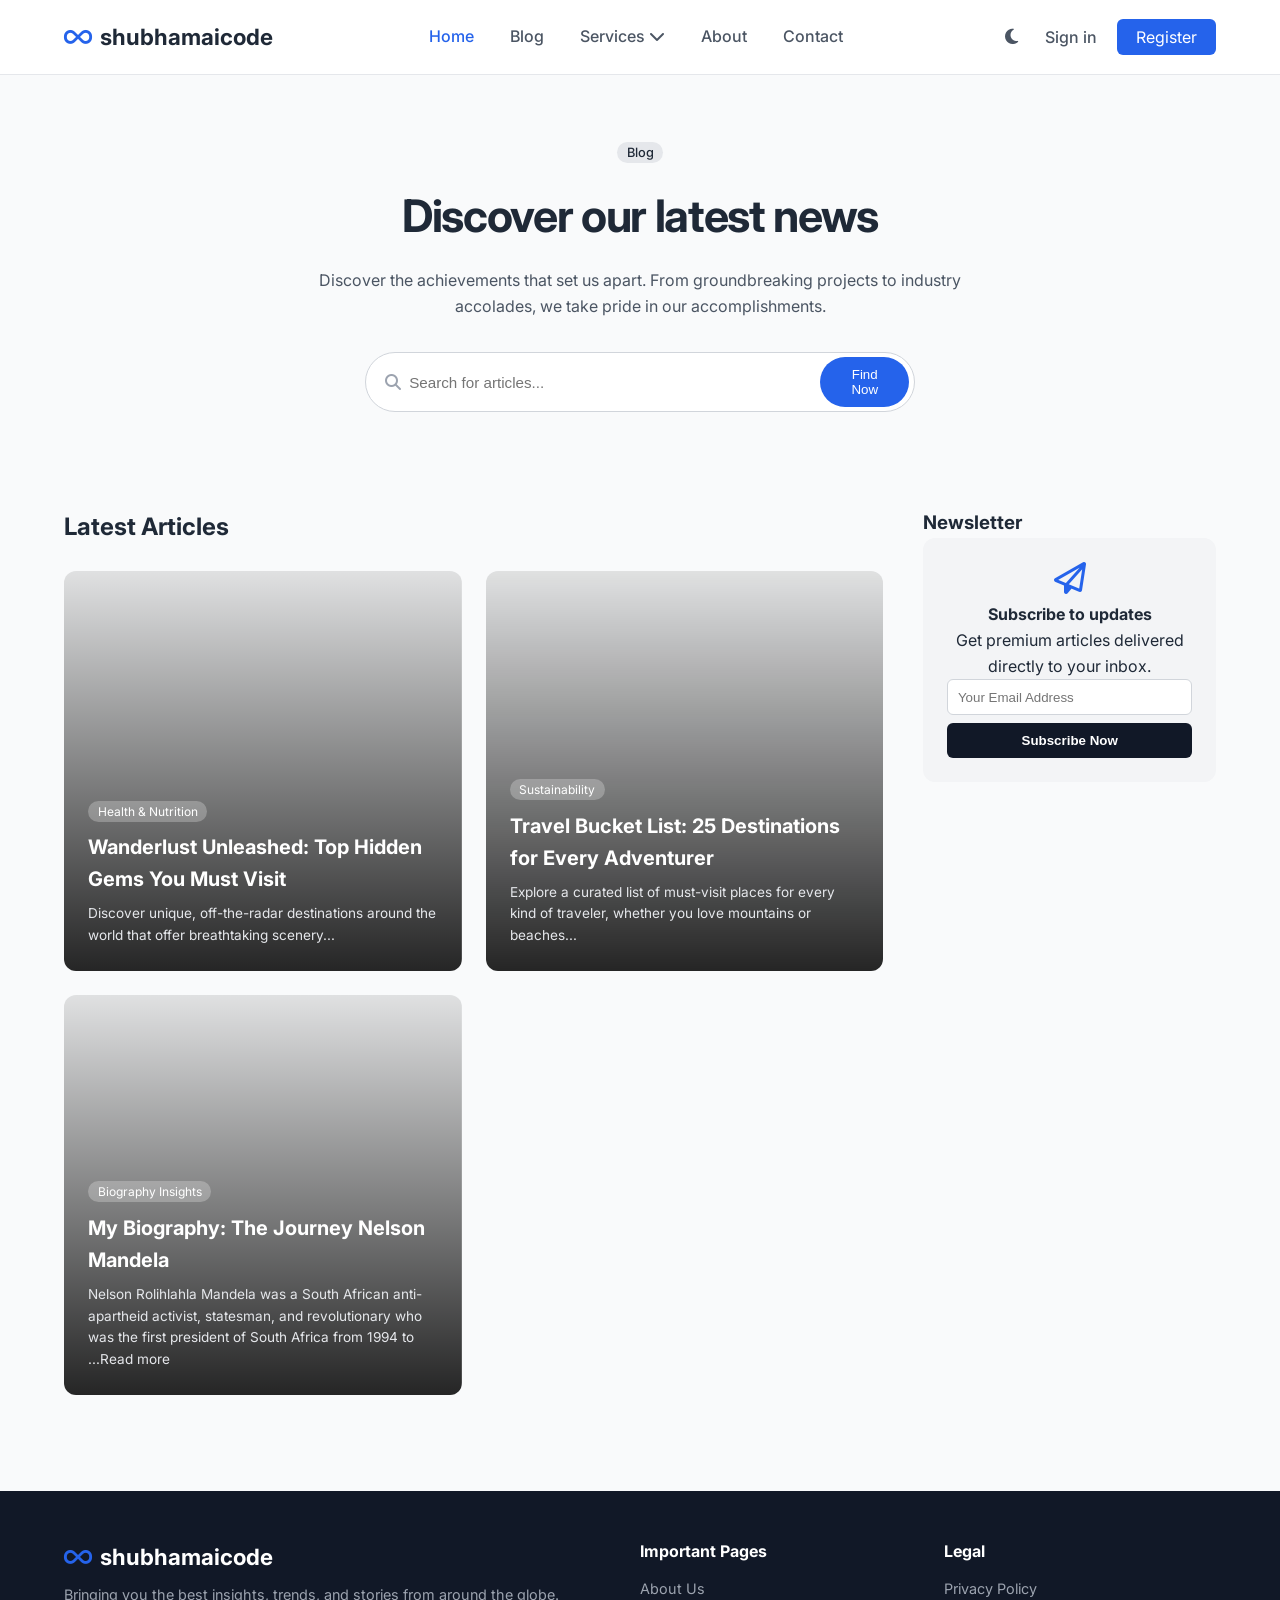
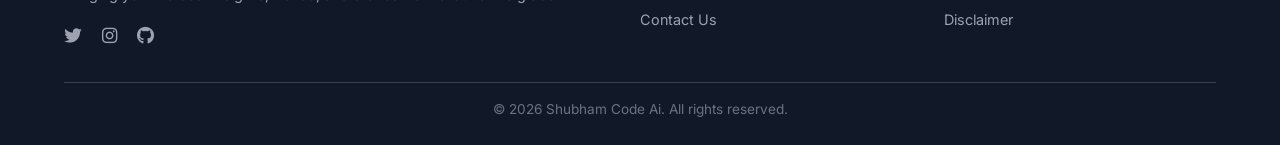
==== index.html @ 2d2994f4 "Add files via upload" ====
<!DOCTYPE html>
<html lang="en">

<head>
    <meta charset="UTF-8">
    <meta name="viewport" content="width=device-width, initial-scale=1.0">
    <title>shubhamaicode Blog | Discover Latest blogs</title>
    <link href="https://fonts.googleapis.com/css2?family=Inter:wght@300;400;500;600;700&display=swap" rel="stylesheet">
    <link rel="stylesheet" href="https://cdnjs.cloudflare.com/ajax/libs/font-awesome/6.4.0/css/all.min.css">
    <link rel="stylesheet" href="style.css">
</head>

<body>

    <header class="navbar">
        <div class="logo">
            <i class="fa-solid fa-infinity"></i><span>shubhamaicode</span>
        </div>
        <nav class="nav-links">
            <a href="index.html" class="active">Home</a>
            <a href="#">Blog</a>
            <a href="#">Services <i class="fa-solid fa-chevron-down"></i></a>
            <a href="#">About</a>
            <a href="#">Contact</a>
        </nav>
        <div class="nav-auth">
            <button id="theme-toggle" class="btn-theme">
                <i class="fa-solid fa-moon" id="theme-icon"></i>
            </button>
            <a href="#" class="btn-signin">Sign in</a>
            <a href="#" class="btn-register">Register</a>
        </div>
    </header>

    <section class="hero">
        <span class="badge">Blog</span>
        <h1>Discover our latest news</h1>
        <p>Discover the achievements that set us apart. From groundbreaking projects to industry accolades, we take
            pride in our accomplishments.</p>
        <div class="search-container">
            <i class="fa-solid fa-magnifying-glass search-icon"></i>
            <input type="text" id="search-input" placeholder="Search for articles...">
            <button class="btn-search">Find Now</button>
        </div>
    </section>

    <main class="main-container">

        <section class="blog-section">
            <h2 class="section-title">Latest Articles</h2>
            <div class="blog-grid">

                <a href="blogs/hidden-gems.html" class="card-link">
                    <article class="blog-card"
                        style="background-image: linear-gradient(to top, rgba(0,0,0,0.85), rgba(0,0,0,0.1)), url('https://images.unsplash.com/photo-1507525428034-b723cf961d3e?auto=format&fit=crop&w=600&q=80');">
                        <div class="card-content">
                            <span class="card-tag">Health & Nutrition</span>
                            <h3 class="post-title">Wanderlust Unleashed: Top Hidden Gems You Must Visit</h3>
                            <p>Discover unique, off-the-radar destinations around the world that offer breathtaking
                                scenery...</p>
                        </div>
                    </article>

                </a>
                <a href="blogs/travel-bucket-list.html" class="card-link">
                    <article class="blog-card"
                        style="background-image: linear-gradient(to top, rgba(0,0,0,0.85), rgba(0,0,0,0.1)), url('https://images.unsplash.com/photo-1464822759023-fed622ff2c3b?auto=format&fit=crop&w=600&q=80');">
                        <div class="card-content">
                            <span class="card-tag">Sustainability</span>
                            <h3 class="post-title">Travel Bucket List: 25 Destinations for Every Adventurer</h3>
                            <p>Explore a curated list of must-visit places for every kind of traveler, whether you love
                                mountains or beaches...</p>
                        </div>
                    </article>
                </a>

<a href="blogs/biography.html" class="card-link">
    <article class="blog-card" style="background-image: linear-gradient(to top, rgba(0,0,0,0.85), rgba(0,0,0,0.1)), url('https://upload.wikimedia.org/wikipedia/commons/1/11/Young_Mandela.jpg');">
        <div class="card-content">
            <span class="card-tag">Biography Insights</span>
            <h3 class="post-title">My Biography: The Journey Nelson Mandela</h3>
            <p>Nelson Rolihlahla Mandela was a South African anti-apartheid activist, statesman, and revolutionary who was the first president of South Africa from 1994 to ...Read more
</p>
        </div>
    </article>
</a>




            </div>
        </section>

        <aside class="sidebar">
            <div class="sidebar-widget newsletter-widget">
                <h3 class="widget-title">Newsletter</h3>
                <div class="newsletter-box">
                    <i class="fa-regular fa-paper-plane newsletter-icon"></i>
                    <h4>Subscribe to updates</h4>
                    <p>Get premium articles delivered directly to your inbox.</p>
                    <form id="subscribe-form" onsubmit="return false;">
                        <input type="email" id="subscriber-email" placeholder="Your Email Address" required>
                        <button type="submit" class="btn-subscribe">Subscribe Now</button>
                    </form>
                </div>
            </div>
        </aside>

    </main>

    <footer class="footer">
        <div class="footer-container">
            <div class="footer-brand">
                <div class="logo"><i class="fa-solid fa-infinity"></i><span>shubhamaicode</span></div>
                <p>Bringing you the best insights, trends, and stories from around the globe.</p>
                <div class="social-icons">
                    <a href="#"><i class="fa-brands fa-twitter"></i></a>
                    <a href="#"><i class="fa-brands fa-instagram"></i></a>
                    <a href="#"><i class="fa-brands fa-github"></i></a>
                </div>
            </div>
            <div class="footer-links">
                <h3>Important Pages</h3>
                <a href="#">About Us</a>
                <a href="#">Contact Us</a>
            </div>
            <div class="footer-links">
                <h3>Legal</h3>
                <a href="#">Privacy Policy</a>
                <a href="#">Disclaimer</a>
            </div>
        </div>
        <div class="footer-bottom">
            <p>&copy; 2026 Shubham Code Ai. All rights reserved.</p>
        </div>
    </footer>

    <script src="script.js"></script>
</body>

</html>
---- style.css ----
/* CSS VARIABLES FOR EASY THEMING */
:root {
    --primary-color: #2563eb;
    --primary-hover: #1d4ed8;
    --text-main: #1f2937;
    --text-muted: #4b5563;
    --bg-light: #f9fafb;
    --bg-card: #ffffff;
    --font-inter: 'Inter', sans-serif;
}

/* UNIVERSAL RESET */
* {
    margin: 0;
    padding: 0;
    box-sizing: border-box;
}

body {
    font-family: var(--font-inter);
    background-color: var(--bg-light);
    color: var(--text-main);
    line-height: 1.6;
    transition: background-color 0.3s, color 0.3s;
}

/* NAVBAR */
.navbar {
    display: flex;
    justify-content: space-between;
    align-items: center;
    padding: 1.2rem 5%;
    background-color: #ffffff;
    border-bottom: 1px solid #e5e7eb;
    position: sticky;
    top: 0;
    z-index: 100;
}

.logo {
    display: flex;
    align-items: center;
    gap: 0.5rem;
    font-size: 1.4rem;
    font-weight: 700;
}

.logo i { color: var(--primary-color); }

.nav-links a {
    text-decoration: none;
    color: var(--text-muted);
    margin: 0 1rem;
    font-weight: 500;
}

.nav-links a.active, .nav-links a:hover { color: var(--primary-color); }

.btn-theme {
    background: none;
    border: none;
    font-size: 1.1rem;
    color: var(--text-muted);
    cursor: pointer;
    margin-right: 1rem;
    padding: 0.4rem;
    border-radius: 50%;
}

.btn-signin { text-decoration: none; color: var(--text-muted); margin-right: 1rem; font-weight: 500;}

.btn-register {
    background-color: var(--primary-color);
    color: white;
    padding: 0.5rem 1.2rem;
    border-radius: 6px;
    text-decoration: none;
    transition: background 0.3s;
}
.btn-register:hover { background-color: var(--primary-hover); }

/* HERO SECTION */
.hero {
    text-align: center;
    padding: 4rem 1rem;
    max-width: 750px;
    margin: 0 auto;
}

.badge {
    background-color: #e5e7eb;
    padding: 0.2rem 0.6rem;
    border-radius: 20px;
    font-size: 0.8rem;
    font-weight: 500;
}

.hero h1 { font-size: 2.8rem; margin: 1rem 0; letter-spacing: -0.03em; }
.hero p { color: var(--text-muted); margin-bottom: 2rem; }

/* SEARCH BAR */
.search-container {
    display: flex;
    align-items: center;
    background: white;
    border: 1px solid #d1d5db;
    border-radius: 50px;
    padding: 0.3rem 0.3rem 0.3rem 1.2rem;
    max-width: 550px;
    margin: 0 auto;
}

.search-icon { color: #9ca3af; margin-right: 0.5rem; }
.search-container input { border: none; outline: none; width: 100%; font-size: 0.95rem; }

.btn-search {
    background-color: var(--primary-color);
    color: white;
    border: none;
    padding: 0.6rem 1.4rem;
    border-radius: 50px;
    cursor: pointer;
}

/* LAYOUT GRID */
.main-container {
    display: grid;
    grid-template-columns: 2.8fr 1fr;
    gap: 2.5rem;
    padding: 2rem 5%;
    max-width: 1300px;
    margin: 0 auto;
}

.section-title { margin-bottom: 1.5rem; font-size: 1.5rem; }

/* BLOG CARDS */
.blog-grid {
    display: grid;
    grid-template-columns: repeat(auto-fit, minmax(280px, 1fr));
    gap: 1.5rem;
}

.blog-card {
    background-size: cover;
    background-position: center;
    border-radius: 12px;
    min-height: 400px;
    display: flex;
    align-items: flex-end;
    padding: 1.5rem;
    color: white;
    transition: transform 0.3s;
    cursor: pointer;
}

.blog-card:hover { transform: translateY(-5px); }
.card-tag { background: rgba(255,255,255,0.25); backdrop-filter: blur(5px); padding: 0.2rem 0.6rem; border-radius: 20px; font-size: 0.75rem; }
.card-content h3 { margin: 0.5rem 0; font-size: 1.25rem; }
.card-content p { font-size: 0.85rem; color: #e5e7eb; }

/* SIDEBAR & NEWSLETTER */
.newsletter-box { background-color: #f3f4f6; padding: 1.5rem; border-radius: 12px; text-align: center; }
.newsletter-icon { font-size: 2rem; color: var(--primary-color); margin-bottom: 0.5rem; }
.newsletter-box input { width: 100%; padding: 0.6rem; border: 1px solid #d1d5db; border-radius: 6px; margin-bottom: 0.5rem; outline: none; }
.btn-subscribe { width: 100%; background-color: #111827; color: white; border: none; padding: 0.6rem; border-radius: 6px; cursor: pointer; font-weight: 600; }

/* FOOTER */
.footer { background-color: #111827; color: white; padding: 3rem 5% 1.5rem 5%; margin-top: 4rem; }
.footer-container { display: grid; grid-template-columns: 2fr 1fr 1fr; gap: 2rem; max-width: 1200px; margin: 0 auto; }
.footer-brand p { color: #9ca3af; font-size: 0.9rem; margin: 0.5rem 0 1rem 0; }
.social-icons a { color: #9ca3af; margin-right: 1rem; font-size: 1.1rem; }
.footer-links h3 { font-size: 1rem; margin-bottom: 0.8rem; }
.footer-links a { display: block; color: #9ca3af; text-decoration: none; margin-bottom: 0.5rem; font-size: 0.9rem; }
.footer-links a:hover { color: white; }
.footer-bottom { border-top: 1px solid #374151; margin-top: 2rem; padding-top: 1rem; text-align: center; color: #6b7280; font-size: 0.85rem; }

/* =======================================
   DARK THEME SYSTEM OVERRIDES 
   ======================================= */
body.dark {
    --bg-light: #0f172a;
    --text-main: #f8fafc;
    --text-muted: #94a3b8;
}
body.dark .navbar, body.dark .search-container, body.dark .newsletter-box { background-color: #1e293b; border-color: #334155; }
body.dark .logo { color: white; }
body.dark .search-container input, body.dark .newsletter-box input { background-color: #0f172a; color: white; border-color: #334155; }
body.dark .btn-subscribe { background-color: var(--primary-color); }

/* RESPONSIVE DESIGN */
@media (max-width: 768px) {
    .main-container { grid-template-columns: 1fr; }
    .footer-container { grid-template-columns: 1fr; }
    .navbar { flex-direction: column; gap: 1rem; }
}
.card-link { text-decoration: none; color: inherit; display: block; }

/* SINGLE BLOG PAGE STYLING */
.single-post-container {
    max-width: 800px;
    margin: 3rem auto;
    padding: 0 1.5rem;
}

.post-main-heading {
    font-size: 2.5rem;
    font-weight: 700;
    line-height: 1.25;
    margin: 1rem 0 1.5rem 0;
    letter-spacing: -0.02em;
}

.post-meta {
    display: flex;
    gap: 1.5rem;
    color: var(--text-muted);
    font-size: 0.9rem;
    margin-bottom: 2rem;
}

.post-meta i {
    margin-right: 0.3rem;
    color: var(--primary-color);
}

.post-main-img {
    width: 100%;
    max-height: 450px;
    object-fit: cover;
    border-radius: 12px;
    margin-bottom: 2.5rem;
}

.post-body-text {
    font-size: 1.15rem;
    line-height: 1.8;
    color: var(--text-main);
}

.post-body-text p {
    margin-bottom: 1.5rem;
}

.post-body-text h2 {
    font-size: 1.75rem;
    margin: 2.5rem 0 1rem 0;
    font-weight: 700;
}

.post-body-text blockquote {
    border-left: 4px solid var(--primary-color);
    padding-left: 1.5rem;
    font-style: italic;
    color: var(--text-muted);
    margin: 2rem 0;
    font-size: 1.25rem;
}
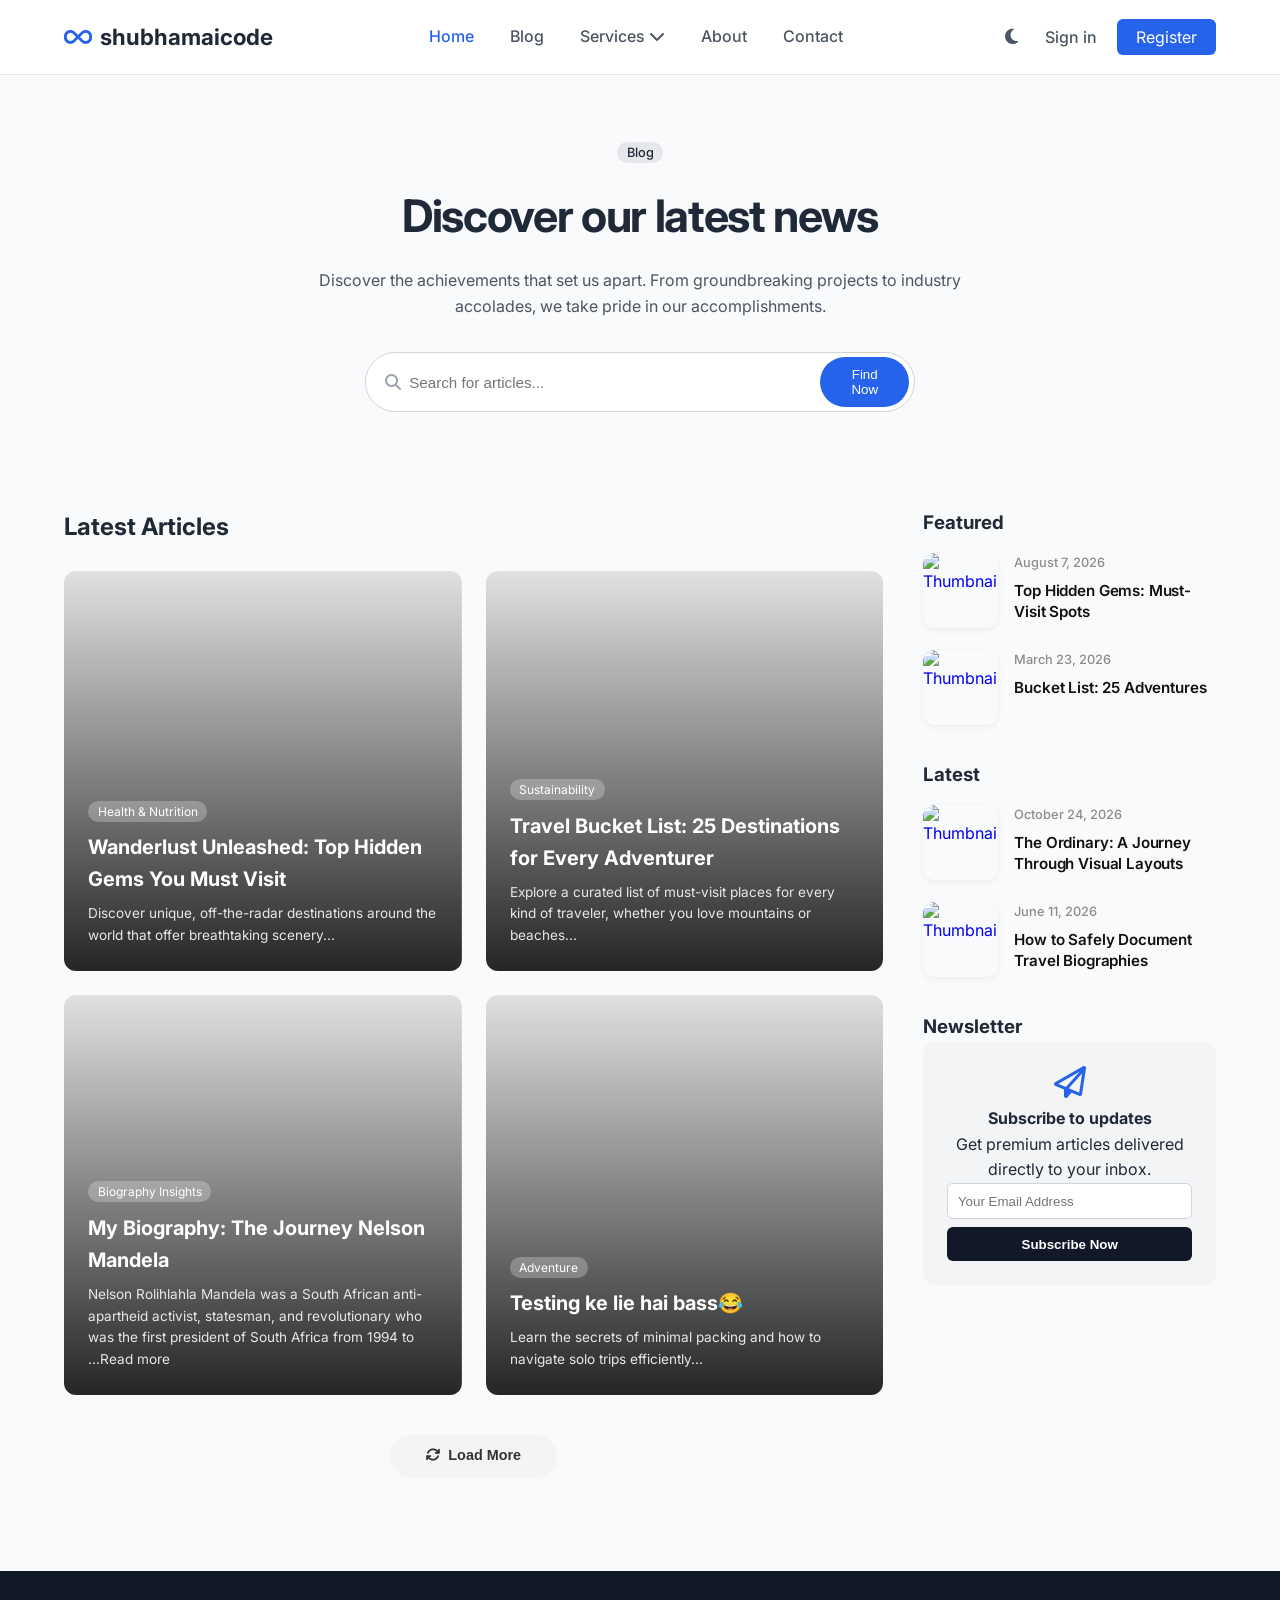
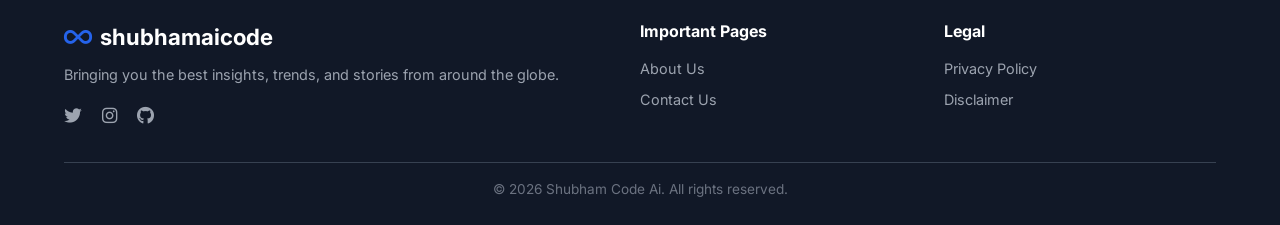
==== commit 6df96a4c: "Added clickable sidebar and load more feature" ====
--- a/index.html
+++ b/index.html
@@ -1,141 +1,224 @@
-<!DOCTYPE html>
-<html lang="en">
-
-<head>
-    <meta charset="UTF-8">
-    <meta name="viewport" content="width=device-width, initial-scale=1.0">
-    <title>shubhamaicode Blog | Discover Latest blogs</title>
-    <link href="https://fonts.googleapis.com/css2?family=Inter:wght@300;400;500;600;700&display=swap" rel="stylesheet">
-    <link rel="stylesheet" href="https://cdnjs.cloudflare.com/ajax/libs/font-awesome/6.4.0/css/all.min.css">
-    <link rel="stylesheet" href="style.css">
-</head>
-
-<body>
-
-    <header class="navbar">
-        <div class="logo">
-            <i class="fa-solid fa-infinity"></i><span>shubhamaicode</span>
-        </div>
-        <nav class="nav-links">
-            <a href="index.html" class="active">Home</a>
-            <a href="#">Blog</a>
-            <a href="#">Services <i class="fa-solid fa-chevron-down"></i></a>
-            <a href="#">About</a>
-            <a href="#">Contact</a>
-        </nav>
-        <div class="nav-auth">
-            <button id="theme-toggle" class="btn-theme">
-                <i class="fa-solid fa-moon" id="theme-icon"></i>
-            </button>
-            <a href="#" class="btn-signin">Sign in</a>
-            <a href="#" class="btn-register">Register</a>
-        </div>
-    </header>
-
-    <section class="hero">
-        <span class="badge">Blog</span>
-        <h1>Discover our latest news</h1>
-        <p>Discover the achievements that set us apart. From groundbreaking projects to industry accolades, we take
-            pride in our accomplishments.</p>
-        <div class="search-container">
-            <i class="fa-solid fa-magnifying-glass search-icon"></i>
-            <input type="text" id="search-input" placeholder="Search for articles...">
-            <button class="btn-search">Find Now</button>
-        </div>
-    </section>
-
-    <main class="main-container">
-
-        <section class="blog-section">
-            <h2 class="section-title">Latest Articles</h2>
-            <div class="blog-grid">
-
-                <a href="blogs/hidden-gems.html" class="card-link">
-                    <article class="blog-card"
-                        style="background-image: linear-gradient(to top, rgba(0,0,0,0.85), rgba(0,0,0,0.1)), url('https://images.unsplash.com/photo-1507525428034-b723cf961d3e?auto=format&fit=crop&w=600&q=80');">
-                        <div class="card-content">
-                            <span class="card-tag">Health & Nutrition</span>
-                            <h3 class="post-title">Wanderlust Unleashed: Top Hidden Gems You Must Visit</h3>
-                            <p>Discover unique, off-the-radar destinations around the world that offer breathtaking
-                                scenery...</p>
-                        </div>
-                    </article>
-
-                </a>
-                <a href="blogs/travel-bucket-list.html" class="card-link">
-                    <article class="blog-card"
-                        style="background-image: linear-gradient(to top, rgba(0,0,0,0.85), rgba(0,0,0,0.1)), url('https://images.unsplash.com/photo-1464822759023-fed622ff2c3b?auto=format&fit=crop&w=600&q=80');">
-                        <div class="card-content">
-                            <span class="card-tag">Sustainability</span>
-                            <h3 class="post-title">Travel Bucket List: 25 Destinations for Every Adventurer</h3>
-                            <p>Explore a curated list of must-visit places for every kind of traveler, whether you love
-                                mountains or beaches...</p>
-                        </div>
-                    </article>
-                </a>
-
-<a href="blogs/biography.html" class="card-link">
-    <article class="blog-card" style="background-image: linear-gradient(to top, rgba(0,0,0,0.85), rgba(0,0,0,0.1)), url('https://upload.wikimedia.org/wikipedia/commons/1/11/Young_Mandela.jpg');">
-        <div class="card-content">
-            <span class="card-tag">Biography Insights</span>
-            <h3 class="post-title">My Biography: The Journey Nelson Mandela</h3>
-            <p>Nelson Rolihlahla Mandela was a South African anti-apartheid activist, statesman, and revolutionary who was the first president of South Africa from 1994 to ...Read more
-</p>
-        </div>
-    </article>
-</a>
-
-
-
-
-            </div>
-        </section>
-
-        <aside class="sidebar">
-            <div class="sidebar-widget newsletter-widget">
-                <h3 class="widget-title">Newsletter</h3>
-                <div class="newsletter-box">
-                    <i class="fa-regular fa-paper-plane newsletter-icon"></i>
-                    <h4>Subscribe to updates</h4>
-                    <p>Get premium articles delivered directly to your inbox.</p>
-                    <form id="subscribe-form" onsubmit="return false;">
-                        <input type="email" id="subscriber-email" placeholder="Your Email Address" required>
-                        <button type="submit" class="btn-subscribe">Subscribe Now</button>
-                    </form>
-                </div>
-            </div>
-        </aside>
-
-    </main>
-
-    <footer class="footer">
-        <div class="footer-container">
-            <div class="footer-brand">
-                <div class="logo"><i class="fa-solid fa-infinity"></i><span>shubhamaicode</span></div>
-                <p>Bringing you the best insights, trends, and stories from around the globe.</p>
-                <div class="social-icons">
-                    <a href="#"><i class="fa-brands fa-twitter"></i></a>
-                    <a href="#"><i class="fa-brands fa-instagram"></i></a>
-                    <a href="#"><i class="fa-brands fa-github"></i></a>
-                </div>
-            </div>
-            <div class="footer-links">
-                <h3>Important Pages</h3>
-                <a href="#">About Us</a>
-                <a href="#">Contact Us</a>
-            </div>
-            <div class="footer-links">
-                <h3>Legal</h3>
-                <a href="#">Privacy Policy</a>
-                <a href="#">Disclaimer</a>
-            </div>
-        </div>
-        <div class="footer-bottom">
-            <p>&copy; 2026 Shubham Code Ai. All rights reserved.</p>
-        </div>
-    </footer>
-
-    <script src="script.js"></script>
-</body>
-
+<!DOCTYPE html>
+<html lang="en">
+
+<head>
+    <meta charset="UTF-8">
+    <meta name="viewport" content="width=device-width, initial-scale=1.0">
+    <title>shubhamaicode Blog | Discover Latest blogs</title>
+    <link href="https://fonts.googleapis.com/css2?family=Inter:wght@300;400;500;600;700&display=swap" rel="stylesheet">
+    <link rel="stylesheet" href="https://cdnjs.cloudflare.com/ajax/libs/font-awesome/6.4.0/css/all.min.css">
+    <link rel="stylesheet" href="style.css">
+</head>
+
+<body>
+
+    <header class="navbar">
+        <div class="logo">
+            <i class="fa-solid fa-infinity"></i><span>shubhamaicode</span>
+        </div>
+        <nav class="nav-links">
+            <a href="index.html" class="active">Home</a>
+            <a href="#">Blog</a>
+            <a href="#">Services <i class="fa-solid fa-chevron-down"></i></a>
+            <a href="about.html">About</a>
+            <a href="contact.html">Contact</a>
+        </nav>
+        <div class="nav-auth">
+            <button id="theme-toggle" class="btn-theme">
+                <i class="fa-solid fa-moon" id="theme-icon"></i>
+            </button>
+            <a href="#" class="btn-signin">Sign in</a>
+            <a href="#" class="btn-register">Register</a>
+        </div>
+    </header>
+
+    <section class="hero">
+        <span class="badge">Blog</span>
+        <h1>Discover our latest news</h1>
+        <p>Discover the achievements that set us apart. From groundbreaking projects to industry accolades, we take
+            pride in our accomplishments.</p>
+        <div class="search-container">
+            <i class="fa-solid fa-magnifying-glass search-icon"></i>
+            <input type="text" id="search-input" placeholder="Search for articles...">
+            <button class="btn-search">Find Now</button>
+        </div>
+    </section>
+
+    <main class="main-container">
+
+        <section class="blog-section">
+            <h2 class="section-title">Latest Articles</h2>
+            <div class="blog-grid" id="blog-grid">
+
+                <a href="blogs/hidden-gems.html" class="card-link">
+                    <article class="blog-card"
+                        style="background-image: linear-gradient(to top, rgba(0,0,0,0.85), rgba(0,0,0,0.1)), url('https://images.unsplash.com/photo-1507525428034-b723cf961d3e?auto=format&fit=crop&w=600&q=80');">
+                        <div class="card-content">
+                            <span class="card-tag">Health & Nutrition</span>
+                            <h3 class="post-title">Wanderlust Unleashed: Top Hidden Gems You Must Visit</h3>
+                            <p>Discover unique, off-the-radar destinations around the world that offer breathtaking
+                                scenery...</p>
+                        </div>
+                    </article>
+                </a>
+
+                <a href="blogs/travel-bucket-list.html" class="card-link">
+                    <article class="blog-card"
+                        style="background-image: linear-gradient(to top, rgba(0,0,0,0.85), rgba(0,0,0,0.1)), url('https://images.unsplash.com/photo-1464822759023-fed622ff2c3b?auto=format&fit=crop&w=600&q=80');">
+                        <div class="card-content">
+                            <span class="card-tag">Sustainability</span>
+                            <h3 class="post-title">Travel Bucket List: 25 Destinations for Every Adventurer</h3>
+                            <p>Explore a curated list of must-visit places for every kind of traveler, whether you love
+                                mountains or beaches...</p>
+                        </div>
+                    </article>
+                </a>
+
+                <a href="blogs/biography.html" class="card-link">
+                    <article class="blog-card"
+                        style="background-image: linear-gradient(to top, rgba(0,0,0,0.85), rgba(0,0,0,0.1)), url('https://upload.wikimedia.org/wikipedia/commons/1/11/Young_Mandela.jpg');">
+                        <div class="card-content">
+                            <span class="card-tag">Biography Insights</span>
+                            <h3 class="post-title">My Biography: The Journey Nelson Mandela</h3>
+                            <p>Nelson Rolihlahla Mandela was a South African anti-apartheid activist, statesman, and
+                                revolutionary who was the first president of South Africa from 1994 to ...Read more</p>
+                        </div>
+                    </article>
+                </a>
+
+
+<!-- ye maine naya add kiya hai  -->
+                    <a href="blogs/hidden-gems.html" class="card-link" style="animation: fadeIn 0.6s ease forwards;">
+                        <article class="blog-card"
+                            style="background-image: linear-gradient(to top, rgba(0,0,0,0.85), rgba(0,0,0,0.1)), url('https://images.unsplash.com/photo-1464822759023-fed622ff2c3b?auto=format&fit=crop&w=600&q=80');">
+                            <div class="card-content">
+                                <span class="card-tag">Adventure</span>
+                                <h3 class="post-title">Testing ke lie hai bass😂</h3>
+                                <p>Learn the secrets of minimal packing and how to navigate solo trips efficiently...
+                                </p>
+                            </div>
+                        </article>
+                    </a>
+<!-- agar tumhe ye chahie ki content par click karke poora page khul padhne ke lie to tumhe blogs me naya html file banake usme content likhna hai aur html code notepad par HAI aur load more me bhejna hai to javascript script.js me link daalna padega-->
+
+
+            </div>
+
+            <div class="load-more-container">
+                <button id="load-more-btn" class="btn-load-more">
+                    <i class="fa-solid fa-sync fa-spin-hover"></i> Load More
+                </button>
+            </div>
+        </section>
+<!-- YE SIDEBAR KA CONTENT HAI MAIN CONTENT MAT DAALNA ISME -->
+        <aside class="sidebar">
+
+            <div class="sidebar-widget">
+                <h3 class="widget-title">Featured</h3>
+                <div class="mini-post-list">
+
+                    <a href="blogs/hidden-gems.html" class="mini-post-link">
+                        <div class="mini-post">
+                            <img src="https://images.unsplash.com/photo-1507525428034-b723cf961d3e?auto=format&fit=crop&w=150&q=80"
+                                alt="Thumbnail">
+                            <div class="mini-post-info">
+                                <span class="mini-date">August 7, 2026</span>
+                                <h4 class="mini-title">Top Hidden Gems: Must-Visit Spots</h4>
+                            </div>
+                        </div>
+                    </a>
+
+                    <a href="blogs/travel-bucket-list.html" class="mini-post-link">
+                        <div class="mini-post">
+                            <img src="https://images.unsplash.com/photo-1464822759023-fed622ff2c3b?auto=format&fit=crop&w=150&q=80"
+                                alt="Thumbnail">
+                            <div class="mini-post-info">
+                                <span class="mini-date">March 23, 2026</span>
+                                <h4 class="mini-title">Bucket List: 25 Adventures</h4>
+                            </div>
+                        </div>
+                    </a>
+                    
+
+
+
+
+                </div>
+            </div>
+
+            <div class="sidebar-widget">
+                <h3 class="widget-title">Latest</h3>
+                <div class="mini-post-list">
+
+                    <a href="blogs/travel-bucket-list.html" class="mini-post-link">
+                        <div class="mini-post">
+                            <img src="https://images.unsplash.com/photo-1464822759023-fed622ff2c3b?auto=format&fit=crop&w=150&q=80"
+                                alt="Thumbnail">
+                            <div class="mini-post-info">
+                                <span class="mini-date">October 24, 2026</span>
+                                <h4 class="mini-title">The Ordinary: A Journey Through Visual Layouts</h4>
+                            </div>
+                        </div>
+                    </a>
+
+                    <a href="blogs/biography.html" class="mini-post-link">
+                        <div class="mini-post">
+                            <img src="https://upload.wikimedia.org/wikipedia/commons/1/11/Young_Mandela.jpg"
+                                alt="Thumbnail">
+                            <div class="mini-post-info">
+                                <span class="mini-date">June 11, 2026</span>
+                                <h4 class="mini-title">How to Safely Document Travel Biographies</h4>
+                            </div>
+                        </div>
+                    </a>
+
+                </div>
+            </div>
+
+            <div class="sidebar-widget newsletter-widget">
+                <h3 class="widget-title">Newsletter</h3>
+                <div class="newsletter-box">
+                    <i class="fa-regular fa-paper-plane newsletter-icon"></i>
+                    <h4>Subscribe to updates</h4>
+                    <p>Get premium articles delivered directly to your inbox.</p>
+                    <form id="subscribe-form" onsubmit="return false;">
+                        <input type="email" id="subscriber-email" placeholder="Your Email Address" required>
+                        <button type="submit" class="btn-subscribe">Subscribe Now</button>
+                    </form>
+                </div>
+            </div>
+        </aside>
+
+    </main>
+
+    <footer class="footer">
+        <div class="footer-container">
+            <div class="footer-brand">
+                <div class="logo"><i class="fa-solid fa-infinity"></i><span>shubhamaicode</span></div>
+                <p>Bringing you the best insights, trends, and stories from around the globe.</p>
+                <div class="social-icons">
+                    <a href="#"><i class="fa-brands fa-twitter"></i></a>
+                    <a href="#"><i class="fa-brands fa-instagram"></i></a>
+                    <a href="#"><i class="fa-brands fa-github"></i></a>
+                </div>
+            </div>
+            <div class="footer-links">
+                <h3>Important Pages</h3>
+                <a href="about.html">About Us</a>
+                <a href="contact.html">Contact Us</a>
+            </div>
+            <div class="footer-links">
+                <h3>Legal</h3>
+                <a href="privacy.html">Privacy Policy</a>
+                <a href="disclaimer.html">Disclaimer</a>
+            </div>
+        </div>
+        <div class="footer-bottom">
+            <p>&copy; 2026 Shubham Code Ai. All rights reserved.</p>
+        </div>
+    </footer>
+
+    <script src="script.js"></script>
+</body>
+
 </html>
--- a/style.css
+++ b/style.css
@@ -1,258 +1,459 @@
-/* CSS VARIABLES FOR EASY THEMING */
-:root {
-    --primary-color: #2563eb;
-    --primary-hover: #1d4ed8;
-    --text-main: #1f2937;
-    --text-muted: #4b5563;
-    --bg-light: #f9fafb;
-    --bg-card: #ffffff;
-    --font-inter: 'Inter', sans-serif;
-}
-
-/* UNIVERSAL RESET */
-* {
-    margin: 0;
-    padding: 0;
-    box-sizing: border-box;
-}
-
-body {
-    font-family: var(--font-inter);
-    background-color: var(--bg-light);
-    color: var(--text-main);
-    line-height: 1.6;
-    transition: background-color 0.3s, color 0.3s;
-}
-
-/* NAVBAR */
-.navbar {
-    display: flex;
-    justify-content: space-between;
-    align-items: center;
-    padding: 1.2rem 5%;
-    background-color: #ffffff;
-    border-bottom: 1px solid #e5e7eb;
-    position: sticky;
-    top: 0;
-    z-index: 100;
-}
-
-.logo {
-    display: flex;
-    align-items: center;
-    gap: 0.5rem;
-    font-size: 1.4rem;
-    font-weight: 700;
-}
-
-.logo i { color: var(--primary-color); }
-
-.nav-links a {
-    text-decoration: none;
-    color: var(--text-muted);
-    margin: 0 1rem;
-    font-weight: 500;
-}
-
-.nav-links a.active, .nav-links a:hover { color: var(--primary-color); }
-
-.btn-theme {
-    background: none;
-    border: none;
-    font-size: 1.1rem;
-    color: var(--text-muted);
-    cursor: pointer;
-    margin-right: 1rem;
-    padding: 0.4rem;
-    border-radius: 50%;
-}
-
-.btn-signin { text-decoration: none; color: var(--text-muted); margin-right: 1rem; font-weight: 500;}
-
-.btn-register {
-    background-color: var(--primary-color);
-    color: white;
-    padding: 0.5rem 1.2rem;
-    border-radius: 6px;
-    text-decoration: none;
-    transition: background 0.3s;
-}
-.btn-register:hover { background-color: var(--primary-hover); }
-
-/* HERO SECTION */
-.hero {
-    text-align: center;
-    padding: 4rem 1rem;
-    max-width: 750px;
-    margin: 0 auto;
-}
-
-.badge {
-    background-color: #e5e7eb;
-    padding: 0.2rem 0.6rem;
-    border-radius: 20px;
-    font-size: 0.8rem;
-    font-weight: 500;
-}
-
-.hero h1 { font-size: 2.8rem; margin: 1rem 0; letter-spacing: -0.03em; }
-.hero p { color: var(--text-muted); margin-bottom: 2rem; }
-
-/* SEARCH BAR */
-.search-container {
-    display: flex;
-    align-items: center;
-    background: white;
-    border: 1px solid #d1d5db;
-    border-radius: 50px;
-    padding: 0.3rem 0.3rem 0.3rem 1.2rem;
-    max-width: 550px;
-    margin: 0 auto;
-}
-
-.search-icon { color: #9ca3af; margin-right: 0.5rem; }
-.search-container input { border: none; outline: none; width: 100%; font-size: 0.95rem; }
-
-.btn-search {
-    background-color: var(--primary-color);
-    color: white;
-    border: none;
-    padding: 0.6rem 1.4rem;
-    border-radius: 50px;
-    cursor: pointer;
-}
-
-/* LAYOUT GRID */
-.main-container {
-    display: grid;
-    grid-template-columns: 2.8fr 1fr;
-    gap: 2.5rem;
-    padding: 2rem 5%;
-    max-width: 1300px;
-    margin: 0 auto;
-}
-
-.section-title { margin-bottom: 1.5rem; font-size: 1.5rem; }
-
-/* BLOG CARDS */
-.blog-grid {
-    display: grid;
-    grid-template-columns: repeat(auto-fit, minmax(280px, 1fr));
-    gap: 1.5rem;
-}
-
-.blog-card {
-    background-size: cover;
-    background-position: center;
-    border-radius: 12px;
-    min-height: 400px;
-    display: flex;
-    align-items: flex-end;
-    padding: 1.5rem;
-    color: white;
-    transition: transform 0.3s;
-    cursor: pointer;
-}
-
-.blog-card:hover { transform: translateY(-5px); }
-.card-tag { background: rgba(255,255,255,0.25); backdrop-filter: blur(5px); padding: 0.2rem 0.6rem; border-radius: 20px; font-size: 0.75rem; }
-.card-content h3 { margin: 0.5rem 0; font-size: 1.25rem; }
-.card-content p { font-size: 0.85rem; color: #e5e7eb; }
-
-/* SIDEBAR & NEWSLETTER */
-.newsletter-box { background-color: #f3f4f6; padding: 1.5rem; border-radius: 12px; text-align: center; }
-.newsletter-icon { font-size: 2rem; color: var(--primary-color); margin-bottom: 0.5rem; }
-.newsletter-box input { width: 100%; padding: 0.6rem; border: 1px solid #d1d5db; border-radius: 6px; margin-bottom: 0.5rem; outline: none; }
-.btn-subscribe { width: 100%; background-color: #111827; color: white; border: none; padding: 0.6rem; border-radius: 6px; cursor: pointer; font-weight: 600; }
-
-/* FOOTER */
-.footer { background-color: #111827; color: white; padding: 3rem 5% 1.5rem 5%; margin-top: 4rem; }
-.footer-container { display: grid; grid-template-columns: 2fr 1fr 1fr; gap: 2rem; max-width: 1200px; margin: 0 auto; }
-.footer-brand p { color: #9ca3af; font-size: 0.9rem; margin: 0.5rem 0 1rem 0; }
-.social-icons a { color: #9ca3af; margin-right: 1rem; font-size: 1.1rem; }
-.footer-links h3 { font-size: 1rem; margin-bottom: 0.8rem; }
-.footer-links a { display: block; color: #9ca3af; text-decoration: none; margin-bottom: 0.5rem; font-size: 0.9rem; }
-.footer-links a:hover { color: white; }
-.footer-bottom { border-top: 1px solid #374151; margin-top: 2rem; padding-top: 1rem; text-align: center; color: #6b7280; font-size: 0.85rem; }
-
-/* =======================================
-   DARK THEME SYSTEM OVERRIDES 
-   ======================================= */
-body.dark {
-    --bg-light: #0f172a;
-    --text-main: #f8fafc;
-    --text-muted: #94a3b8;
-}
-body.dark .navbar, body.dark .search-container, body.dark .newsletter-box { background-color: #1e293b; border-color: #334155; }
-body.dark .logo { color: white; }
-body.dark .search-container input, body.dark .newsletter-box input { background-color: #0f172a; color: white; border-color: #334155; }
-body.dark .btn-subscribe { background-color: var(--primary-color); }
-
-/* RESPONSIVE DESIGN */
-@media (max-width: 768px) {
-    .main-container { grid-template-columns: 1fr; }
-    .footer-container { grid-template-columns: 1fr; }
-    .navbar { flex-direction: column; gap: 1rem; }
-}
-.card-link { text-decoration: none; color: inherit; display: block; }
-
-/* SINGLE BLOG PAGE STYLING */
-.single-post-container {
-    max-width: 800px;
-    margin: 3rem auto;
-    padding: 0 1.5rem;
-}
-
-.post-main-heading {
-    font-size: 2.5rem;
-    font-weight: 700;
-    line-height: 1.25;
-    margin: 1rem 0 1.5rem 0;
-    letter-spacing: -0.02em;
-}
-
-.post-meta {
-    display: flex;
-    gap: 1.5rem;
-    color: var(--text-muted);
-    font-size: 0.9rem;
-    margin-bottom: 2rem;
-}
-
-.post-meta i {
-    margin-right: 0.3rem;
-    color: var(--primary-color);
-}
-
-.post-main-img {
-    width: 100%;
-    max-height: 450px;
-    object-fit: cover;
-    border-radius: 12px;
-    margin-bottom: 2.5rem;
-}
-
-.post-body-text {
-    font-size: 1.15rem;
-    line-height: 1.8;
-    color: var(--text-main);
-}
-
-.post-body-text p {
-    margin-bottom: 1.5rem;
-}
-
-.post-body-text h2 {
-    font-size: 1.75rem;
-    margin: 2.5rem 0 1rem 0;
-    font-weight: 700;
-}
-
-.post-body-text blockquote {
-    border-left: 4px solid var(--primary-color);
-    padding-left: 1.5rem;
-    font-style: italic;
-    color: var(--text-muted);
-    margin: 2rem 0;
-    font-size: 1.25rem;
+/* CSS VARIABLES FOR EASY THEMING */
+:root {
+    --primary-color: #2563eb;
+    --primary-hover: #1d4ed8;
+    --text-main: #1f2937;
+    --text-muted: #4b5563;
+    --bg-light: #f9fafb;
+    --bg-card: #ffffff;
+    --font-inter: 'Inter', sans-serif;
+}
+
+/* UNIVERSAL RESET */
+* {
+    margin: 0;
+    padding: 0;
+    box-sizing: border-box;
+}
+
+body {
+    font-family: var(--font-inter);
+    background-color: var(--bg-light);
+    color: var(--text-main);
+    line-height: 1.6;
+    transition: background-color 0.3s, color 0.3s;
+}
+
+/* NAVBAR */
+.navbar {
+    display: flex;
+    justify-content: space-between;
+    align-items: center;
+    padding: 1.2rem 5%;
+    background-color: #ffffff;
+    border-bottom: 1px solid #e5e7eb;
+    position: sticky;
+    top: 0;
+    z-index: 100;
+}
+
+.logo {
+    display: flex;
+    align-items: center;
+    gap: 0.5rem;
+    font-size: 1.4rem;
+    font-weight: 700;
+}
+
+.logo i { color: var(--primary-color); }
+
+.nav-links a {
+    text-decoration: none;
+    color: var(--text-muted);
+    margin: 0 1rem;
+    font-weight: 500;
+}
+
+.nav-links a.active, .nav-links a:hover { color: var(--primary-color); }
+
+.btn-theme {
+    background: none;
+    border: none;
+    font-size: 1.1rem;
+    color: var(--text-muted);
+    cursor: pointer;
+    margin-right: 1rem;
+    padding: 0.4rem;
+    border-radius: 50%;
+}
+
+.btn-signin { text-decoration: none; color: var(--text-muted); margin-right: 1rem; font-weight: 500;}
+
+.btn-register {
+    background-color: var(--primary-color);
+    color: white;
+    padding: 0.5rem 1.2rem;
+    border-radius: 6px;
+    text-decoration: none;
+    transition: background 0.3s;
+}
+.btn-register:hover { background-color: var(--primary-hover); }
+
+/* HERO SECTION */
+.hero {
+    text-align: center;
+    padding: 4rem 1rem;
+    max-width: 750px;
+    margin: 0 auto;
+}
+
+.badge {
+    background-color: #e5e7eb;
+    padding: 0.2rem 0.6rem;
+    border-radius: 20px;
+    font-size: 0.8rem;
+    font-weight: 500;
+}
+
+.hero h1 { font-size: 2.8rem; margin: 1rem 0; letter-spacing: -0.03em; }
+.hero p { color: var(--text-muted); margin-bottom: 2rem; }
+
+/* SEARCH BAR */
+.search-container {
+    display: flex;
+    align-items: center;
+    background: white;
+    border: 1px solid #d1d5db;
+    border-radius: 50px;
+    padding: 0.3rem 0.3rem 0.3rem 1.2rem;
+    max-width: 550px;
+    margin: 0 auto;
+}
+
+.search-icon { color: #9ca3af; margin-right: 0.5rem; }
+.search-container input { border: none; outline: none; width: 100%; font-size: 0.95rem; }
+
+.btn-search {
+    background-color: var(--primary-color);
+    color: white;
+    border: none;
+    padding: 0.6rem 1.4rem;
+    border-radius: 50px;
+    cursor: pointer;
+}
+
+/* LAYOUT GRID */
+.main-container {
+    display: grid;
+    grid-template-columns: 2.8fr 1fr;
+    gap: 2.5rem;
+    padding: 2rem 5%;
+    max-width: 1300px;
+    margin: 0 auto;
+}
+
+.section-title { margin-bottom: 1.5rem; font-size: 1.5rem; }
+
+/* BLOG CARDS */
+.blog-grid {
+    display: grid;
+    grid-template-columns: repeat(auto-fit, minmax(280px, 1fr));
+    gap: 1.5rem;
+}
+
+.blog-card {
+    background-size: cover;
+    background-position: center;
+    border-radius: 12px;
+    min-height: 400px;
+    display: flex;
+    align-items: flex-end;
+    padding: 1.5rem;
+    color: white;
+    transition: transform 0.3s;
+    cursor: pointer;
+}
+
+.blog-card:hover { transform: translateY(-5px); }
+.card-tag { background: rgba(255,255,255,0.25); backdrop-filter: blur(5px); padding: 0.2rem 0.6rem; border-radius: 20px; font-size: 0.75rem; }
+.card-content h3 { margin: 0.5rem 0; font-size: 1.25rem; }
+.card-content p { font-size: 0.85rem; color: #e5e7eb; }
+
+/* SIDEBAR & NEWSLETTER */
+.newsletter-box { background-color: #f3f4f6; padding: 1.5rem; border-radius: 12px; text-align: center; }
+.newsletter-icon { font-size: 2rem; color: var(--primary-color); margin-bottom: 0.5rem; }
+.newsletter-box input { width: 100%; padding: 0.6rem; border: 1px solid #d1d5db; border-radius: 6px; margin-bottom: 0.5rem; outline: none; }
+.btn-subscribe { width: 100%; background-color: #111827; color: white; border: none; padding: 0.6rem; border-radius: 6px; cursor: pointer; font-weight: 600; }
+
+/* FOOTER */
+.footer { background-color: #111827; color: white; padding: 3rem 5% 1.5rem 5%; margin-top: 4rem; }
+.footer-container { display: grid; grid-template-columns: 2fr 1fr 1fr; gap: 2rem; max-width: 1200px; margin: 0 auto; }
+.footer-brand p { color: #9ca3af; font-size: 0.9rem; margin: 0.5rem 0 1rem 0; }
+.social-icons a { color: #9ca3af; margin-right: 1rem; font-size: 1.1rem; }
+.footer-links h3 { font-size: 1rem; margin-bottom: 0.8rem; }
+.footer-links a { display: block; color: #9ca3af; text-decoration: none; margin-bottom: 0.5rem; font-size: 0.9rem; }
+.footer-links a:hover { color: white; }
+.footer-bottom { border-top: 1px solid #374151; margin-top: 2rem; padding-top: 1rem; text-align: center; color: #6b7280; font-size: 0.85rem; }
+
+/* =======================================
+   DARK THEME SYSTEM OVERRIDES 
+   ======================================= */
+body.dark {
+    --bg-light: #0f172a;
+    --text-main: #f8fafc;
+    --text-muted: #94a3b8;
+}
+body.dark .navbar, body.dark .search-container, body.dark .newsletter-box { background-color: #1e293b; border-color: #334155; }
+body.dark .logo { color: white; }
+body.dark .search-container input, body.dark .newsletter-box input { background-color: #0f172a; color: white; border-color: #334155; }
+body.dark .btn-subscribe { background-color: var(--primary-color); }
+
+/* RESPONSIVE DESIGN */
+@media (max-width: 768px) {
+    .main-container { grid-template-columns: 1fr; }
+    .footer-container { grid-template-columns: 1fr; }
+    .navbar { flex-direction: column; gap: 1rem; }
+}
+.card-link { text-decoration: none; color: inherit; display: block; }
+
+/* SINGLE BLOG PAGE STYLING */
+.single-post-container {
+    max-width: 800px;
+    margin: 3rem auto;
+    padding: 0 1.5rem;
+}
+
+.post-main-heading {
+    font-size: 2.5rem;
+    font-weight: 700;
+    line-height: 1.25;
+    margin: 1rem 0 1.5rem 0;
+    letter-spacing: -0.02em;
+}
+
+.post-meta {
+    display: flex;
+    gap: 1.5rem;
+    color: var(--text-muted);
+    font-size: 0.9rem;
+    margin-bottom: 2rem;
+}
+
+.post-meta i {
+    margin-right: 0.3rem;
+    color: var(--primary-color);
+}
+
+.post-main-img {
+    width: 100%;
+    max-height: 450px;
+    object-fit: cover;
+    border-radius: 12px;
+    margin-bottom: 2.5rem;
+}
+
+.post-body-text {
+    font-size: 1.15rem;
+    line-height: 1.8;
+    color: var(--text-main);
+}
+
+.post-body-text p {
+    margin-bottom: 1.5rem;
+}
+
+.post-body-text h2 {
+    font-size: 1.75rem;
+    margin: 2.5rem 0 1rem 0;
+    font-weight: 700;
+}
+
+.post-body-text blockquote {
+    border-left: 4px solid var(--primary-color);
+    padding-left: 1.5rem;
+    font-style: italic;
+    color: var(--text-muted);
+    margin: 2rem 0;
+    font-size: 1.25rem;
+}
+
+/* CONTACT & ABOUT PAGES STYLING */
+.contact-container, .about-container {
+    max-width: 700px;
+    margin: 4rem auto;
+    padding: 0 1.5rem;
+}
+
+.contact-box h1, .about-container h1 {
+    font-size: 2.5rem;
+    font-weight: 700;
+    margin-bottom: 1rem;
+    letter-spacing: -0.02em;
+}
+
+.contact-box p, .about-container .lead-text {
+    color: var(--text-muted);
+    font-size: 1.1rem;
+    margin-bottom: 2.5rem;
+}
+
+/* FORM ELEMENTS */
+.form-group {
+    margin-bottom: 1.5rem;
+    text-align: left;
+}
+
+.form-group label {
+    display: block;
+    font-weight: 500;
+    margin-bottom: 0.5rem;
+    font-size: 0.95rem;
+}
+
+.form-group input, .form-group textarea {
+    width: 100%;
+    padding: 0.75rem 1rem;
+    border: 1px solid #d1d5db;
+    border-radius: 8px;
+    outline: none;
+    font-family: var(--font-inter);
+    font-size: 1rem;
+    background-color: white;
+    color: var(--text-main);
+}
+
+.form-group input:focus, .form-group textarea:focus {
+    border-color: var(--primary-color);
+    box-shadow: 0 0 0 3px rgba(37, 99, 235, 0.1);
+}
+
+.btn-submit-contact {
+    background-color: var(--primary-color);
+    color: white;
+    border: none;
+    padding: 0.8rem 2rem;
+    border-radius: 8px;
+    font-size: 1rem;
+    font-weight: 600;
+    cursor: pointer;
+    transition: background 0.3s;
+}
+
+.btn-submit-contact:hover {
+    background-color: var(--primary-hover);
+}
+
+/* ABOUT CONTENT */
+.about-content h2 {
+    font-size: 1.5rem;
+    margin: 2rem 0 0.8rem 0;
+}
+
+.about-content p {
+    color: var(--text-muted);
+    line-height: 1.7;
+    margin-bottom: 1.5rem;
+}
+
+/* DARK MODE SUPPORT FOR NEW PAGES */
+body.dark .form-group input, 
+body.dark .form-group textarea {
+    background-color: #1e293b;
+    border-color: #334155;
+    color: white;
+}
+
+
+
+/* --- SIDEBAR WIDGETS INTEGRATION --- */
+
+/* Sidebar ke widgets ke beech professional spacing */
+.sidebar {
+    display: flex;
+    flex-direction: column;
+    gap: 35px;
+}
+
+/* Mini Post Main Row */
+.mini-post-list {
+    display: flex;
+    flex-direction: column;
+    gap: 22px;
+    margin-top: 15px;
+}
+
+.mini-post {
+    display: flex;
+    gap: 16px;
+    align-items: flex-start; /* Title upar se properly align ho */
+}
+
+/* Sidebar Images Customization */
+.mini-post img {
+    width: 75px;
+    height: 75px;
+    border-radius: 12px; /* Smooth professional curve */
+    object-fit: cover;
+    box-shadow: 0 2px 6px rgba(0,0,0,0.06);
+}
+
+/* Mini Post Details */
+.mini-post-info {
+    flex: 1;
+}
+
+.mini-date {
+    font-size: 0.8rem;
+    color: #8c8c8c;
+    font-weight: 500;
+    display: block;
+    margin-bottom: 6px;
+}
+
+/* Sidebar Titles Fixing (Jo screenshot mein alag dikh rahe the) */
+.mini-title {
+    font-size: 0.95rem;
+    font-weight: 600;
+    line-height: 1.4;
+    color: #111111;
+    margin: 0;
+    letter-spacing: -0.01em;
+    transition: color 0.2s ease;
+}
+
+.mini-title:hover {
+    color: #2563eb; /* Hover karne par premium blue color */
+    cursor: pointer;
+}
+
+/* Text only mini posts padding correction */
+.mini-post.no-img {
+    border-bottom: 1px solid #f0f0f2;
+    padding-bottom: 15px;
+}
+
+.mini-post.no-img:last-child {
+    border-bottom: none;
+    padding-bottom: 0;
+}
+/* LOAD MORE BUTTON LAYOUT */
+.load-more-container {
+    display: flex;
+    justify-content: center;
+    margin-top: 40px;
+    width: 100%;
+}
+
+.btn-load-more {
+    background-color: #f4f4f6;
+    color: #333;
+    border: none;
+    padding: 12px 35px;
+    font-size: 0.9rem;
+    font-weight: 600;
+    border-radius: 25px;
+    cursor: pointer;
+    display: flex;
+    align-items: center;
+    gap: 8px;
+    transition: all 0.3s cubic-bezier(0.4, 0, 0.2, 1);
+    box-shadow: 0 2px 4px rgba(0,0,0,0.04);
+}
+
+.btn-load-more:hover {
+    background-color: #2563eb;
+    color: #fff;
+    transform: translateY(-2px);
+}
+
+.mini-post-link {
+    text-decoration: none;
+    display: block;
+    width: 100%;
+}
+
+/* loading button ka hai */
+@keyframes fadeIn {
+    from { opacity: 0; transform: translateY(15px); }
+    to { opacity: 1; transform: translateY(0); }
 }
